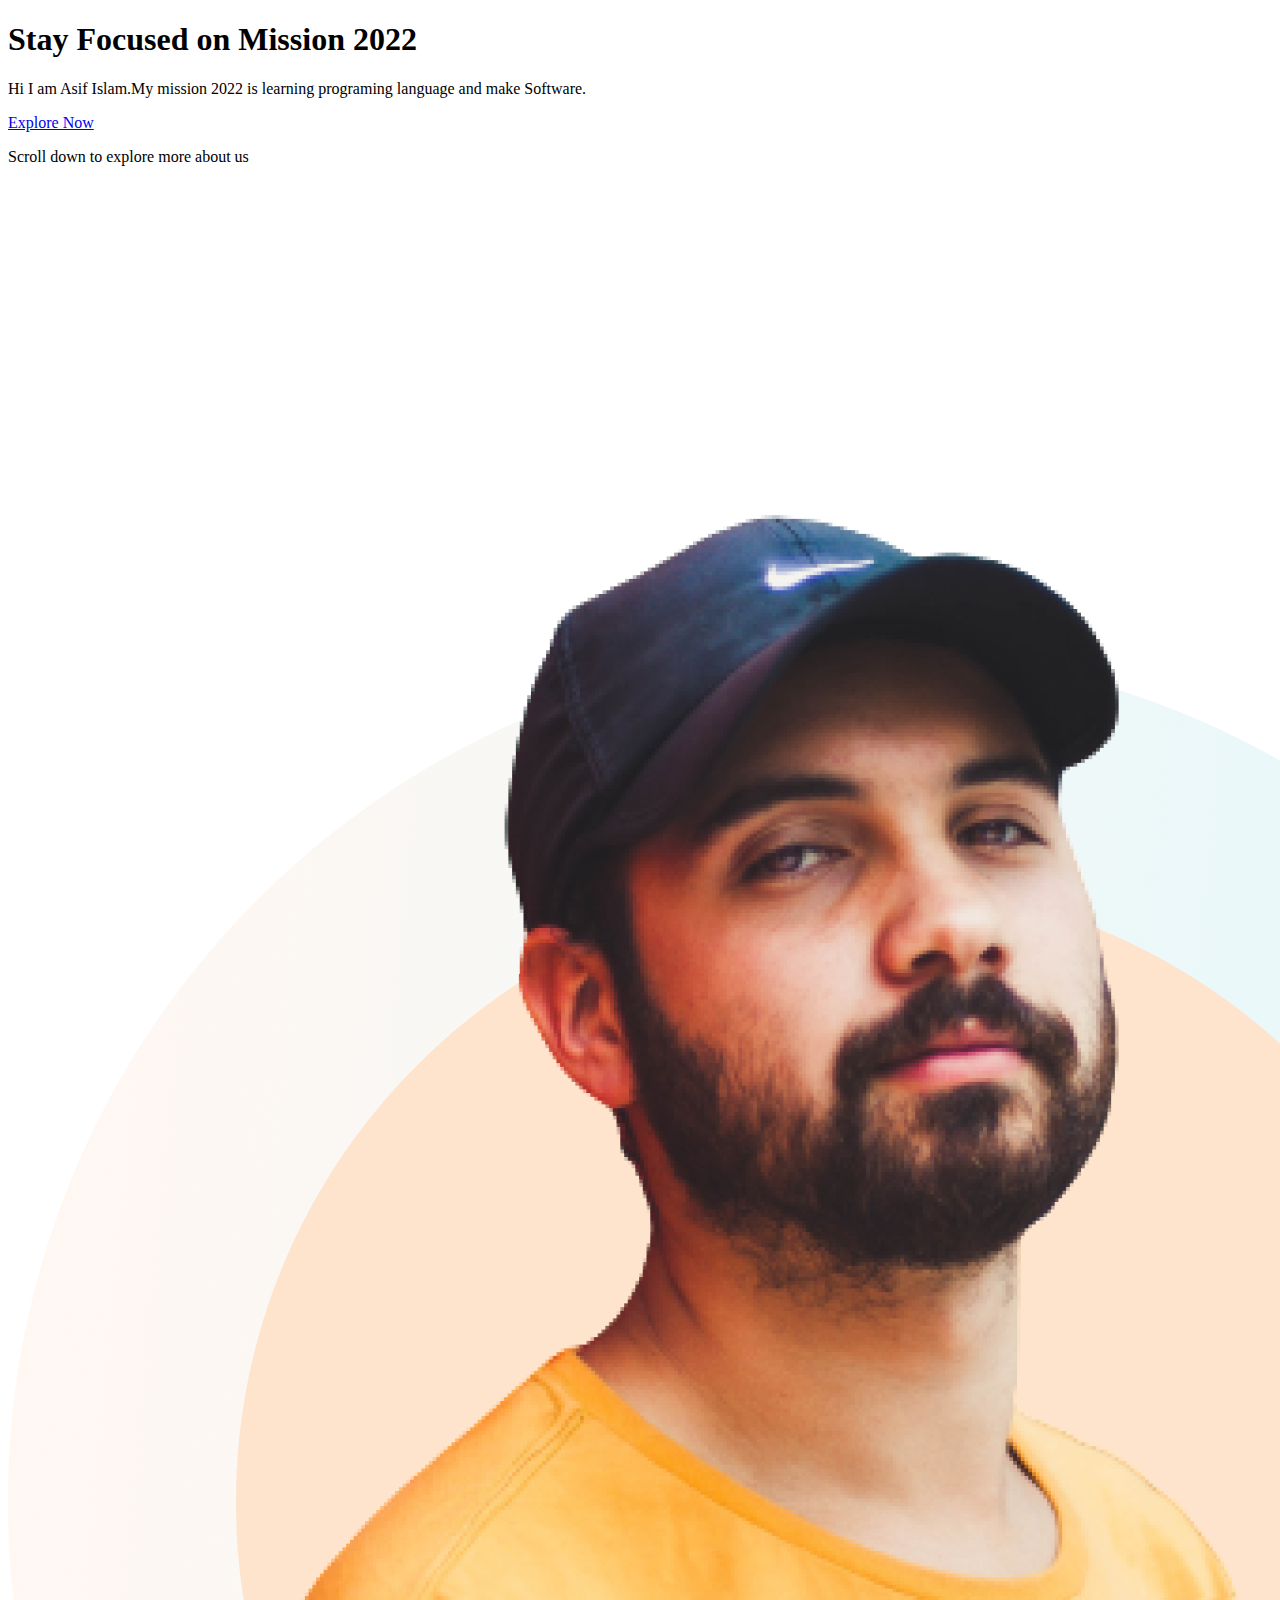
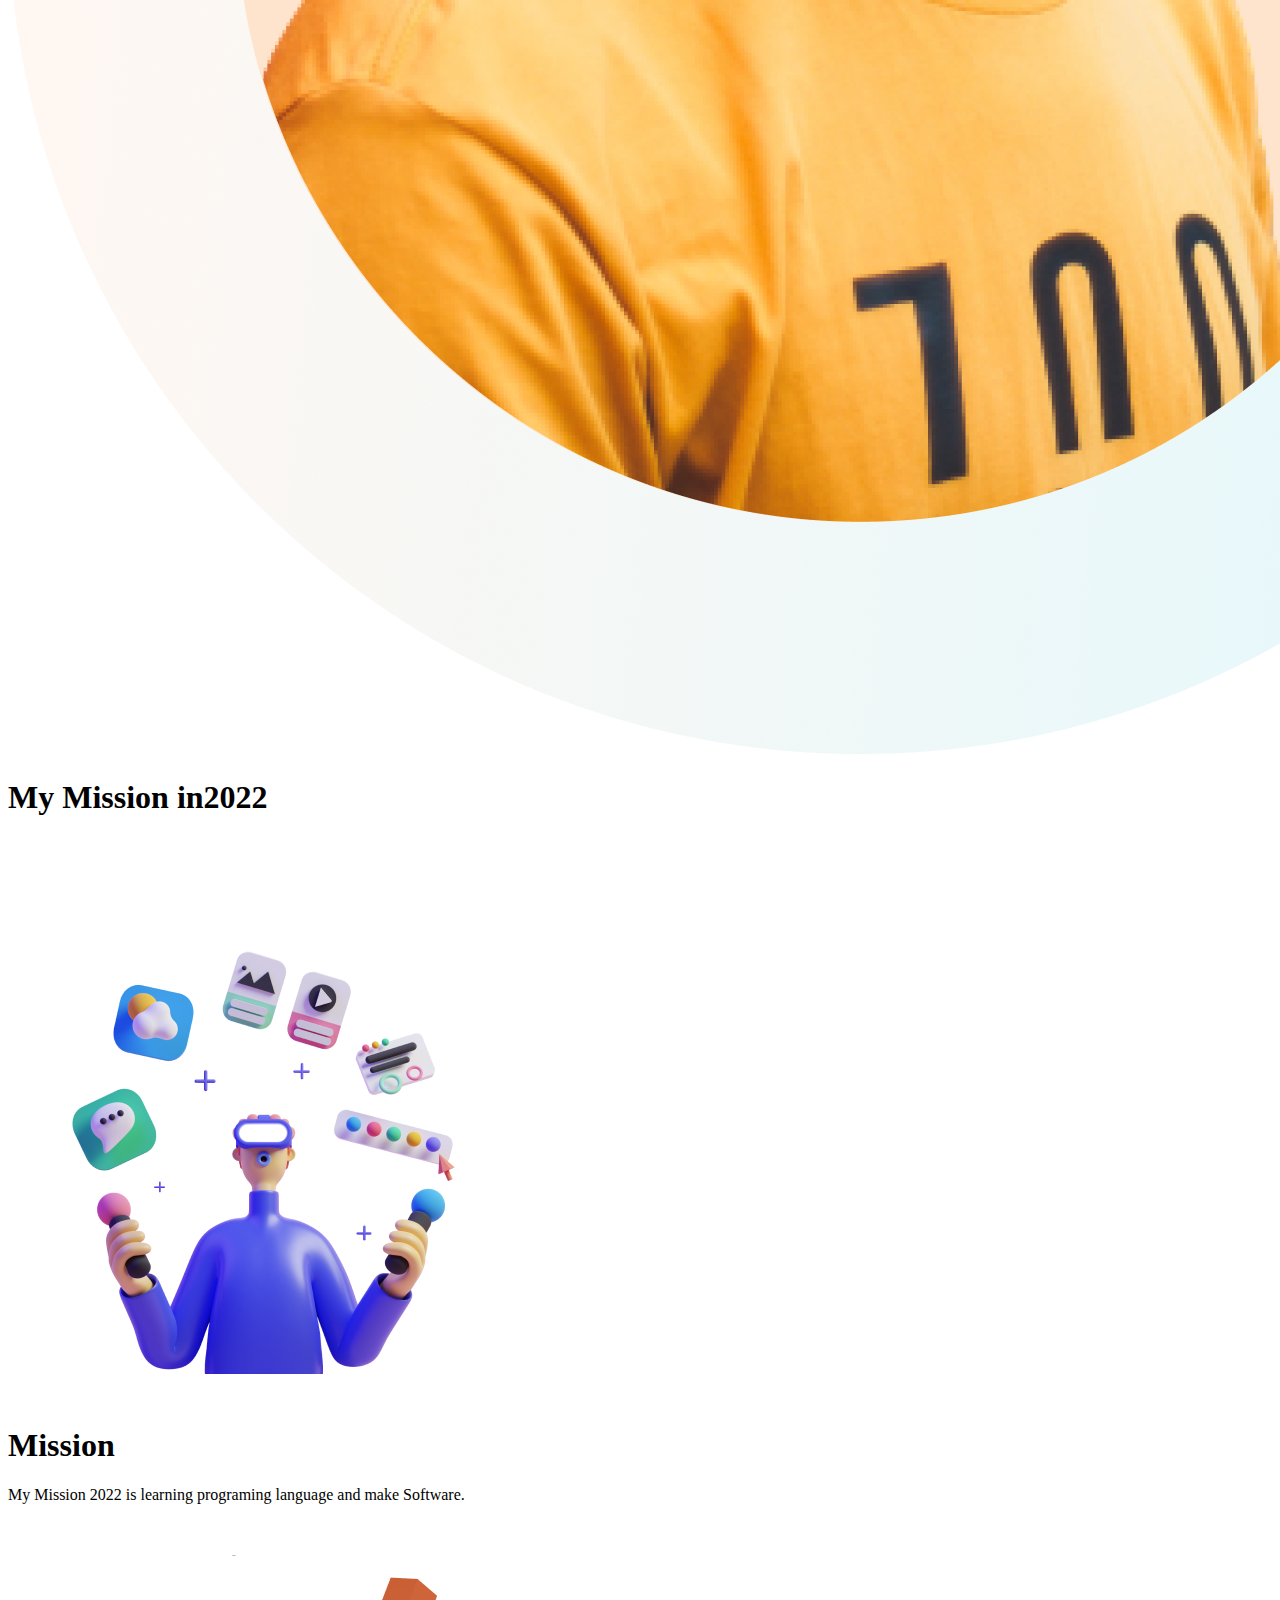
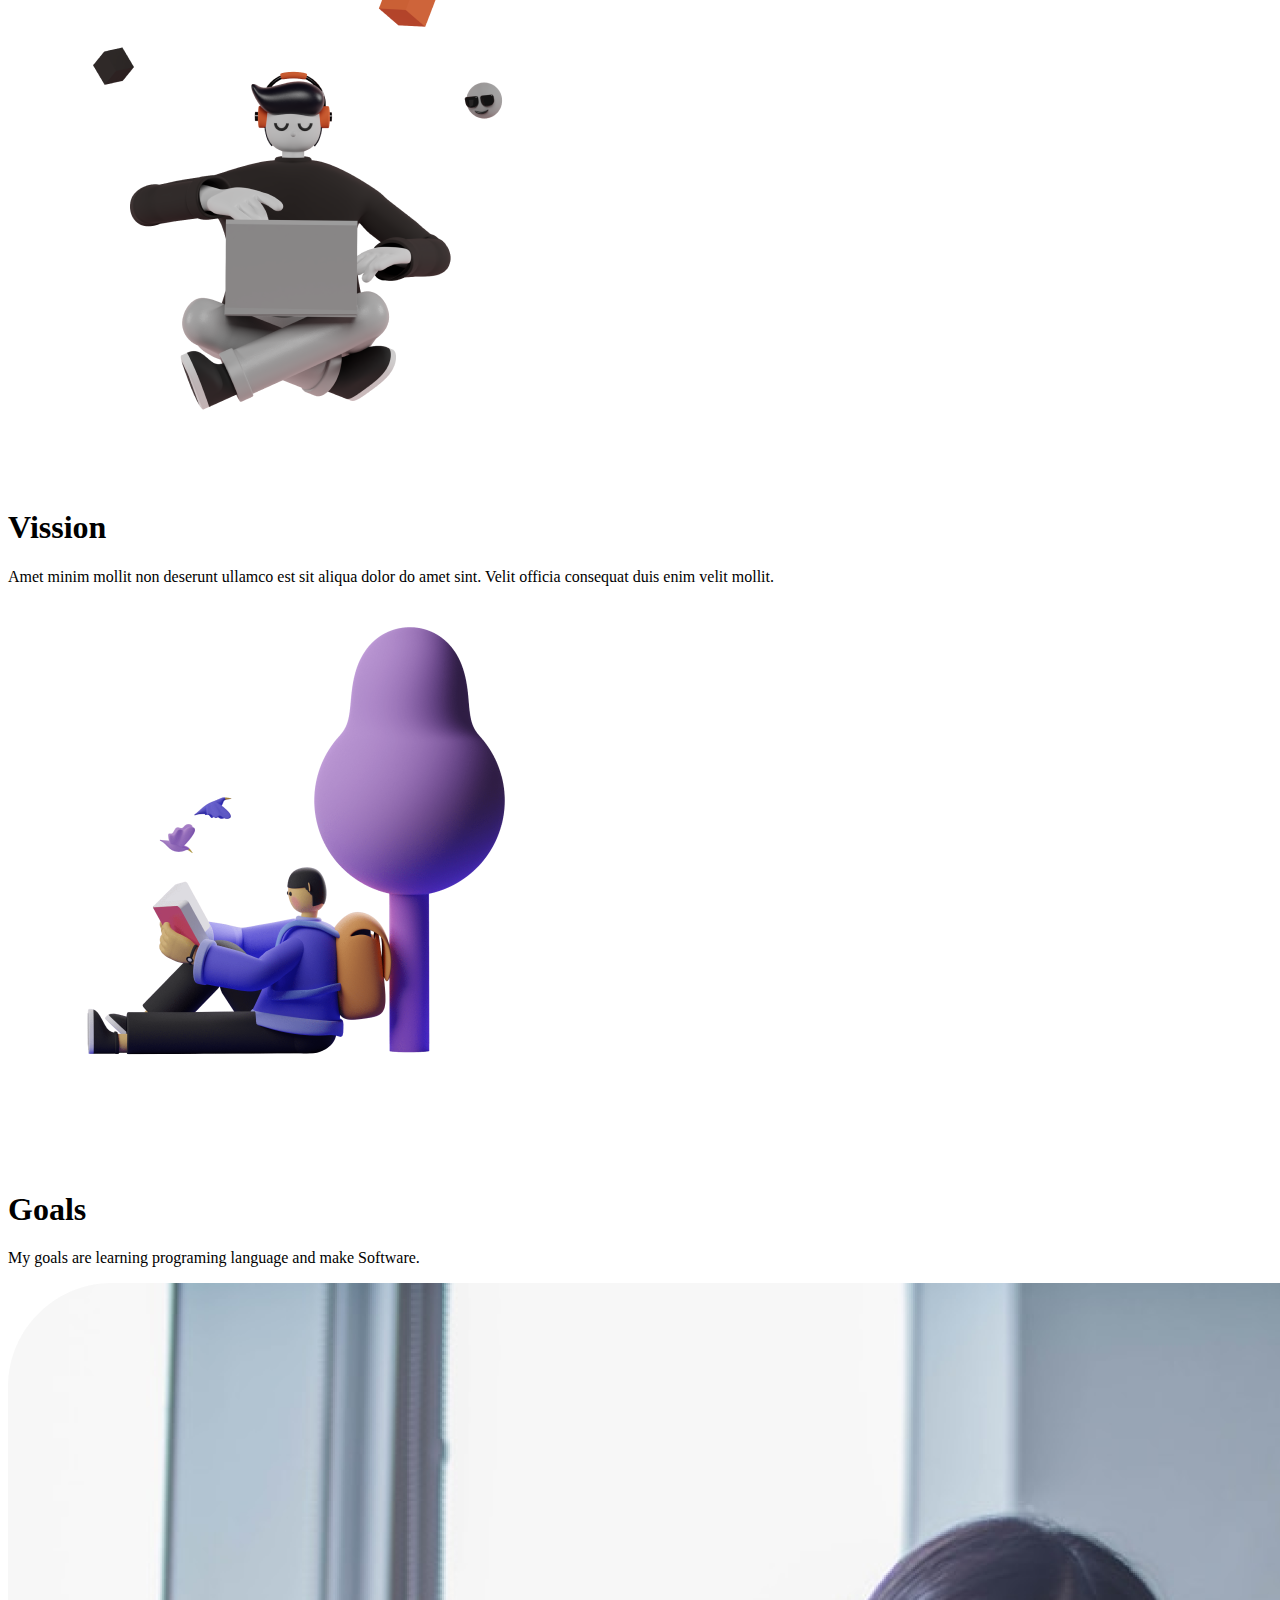
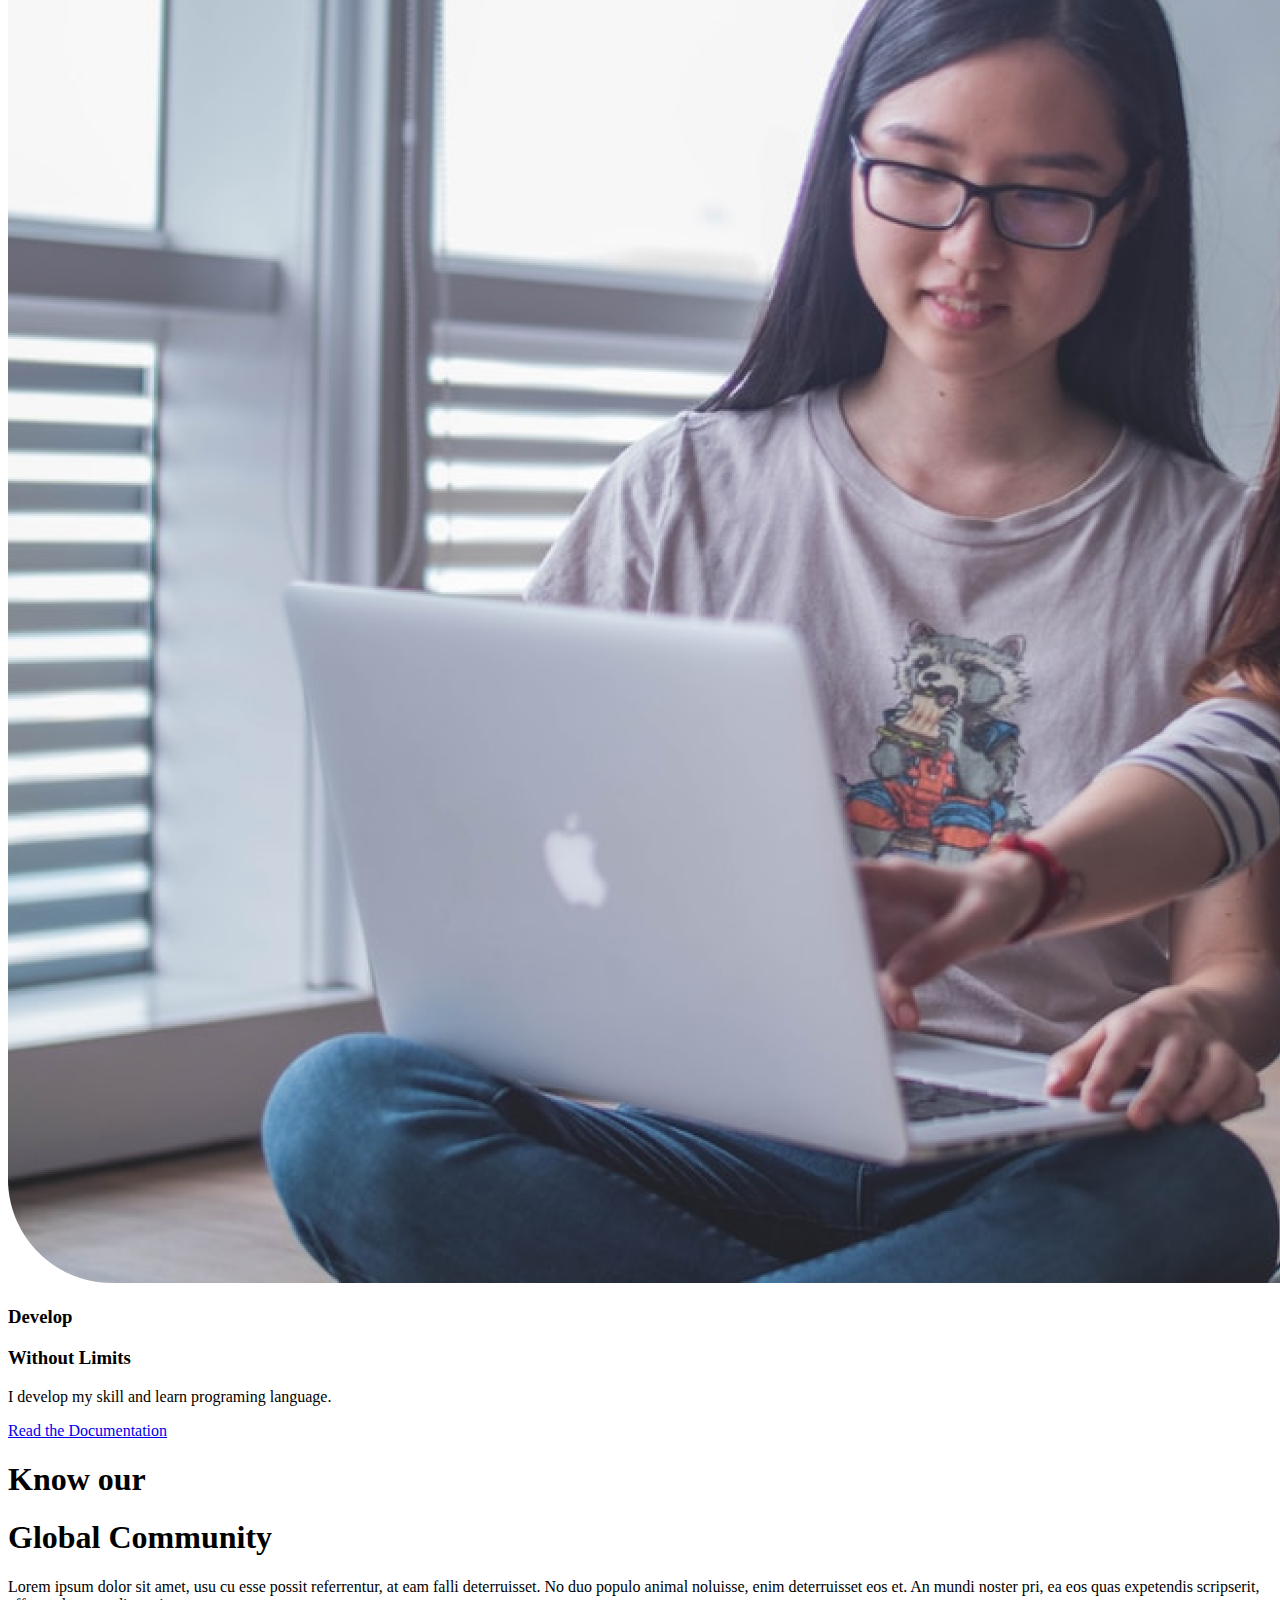
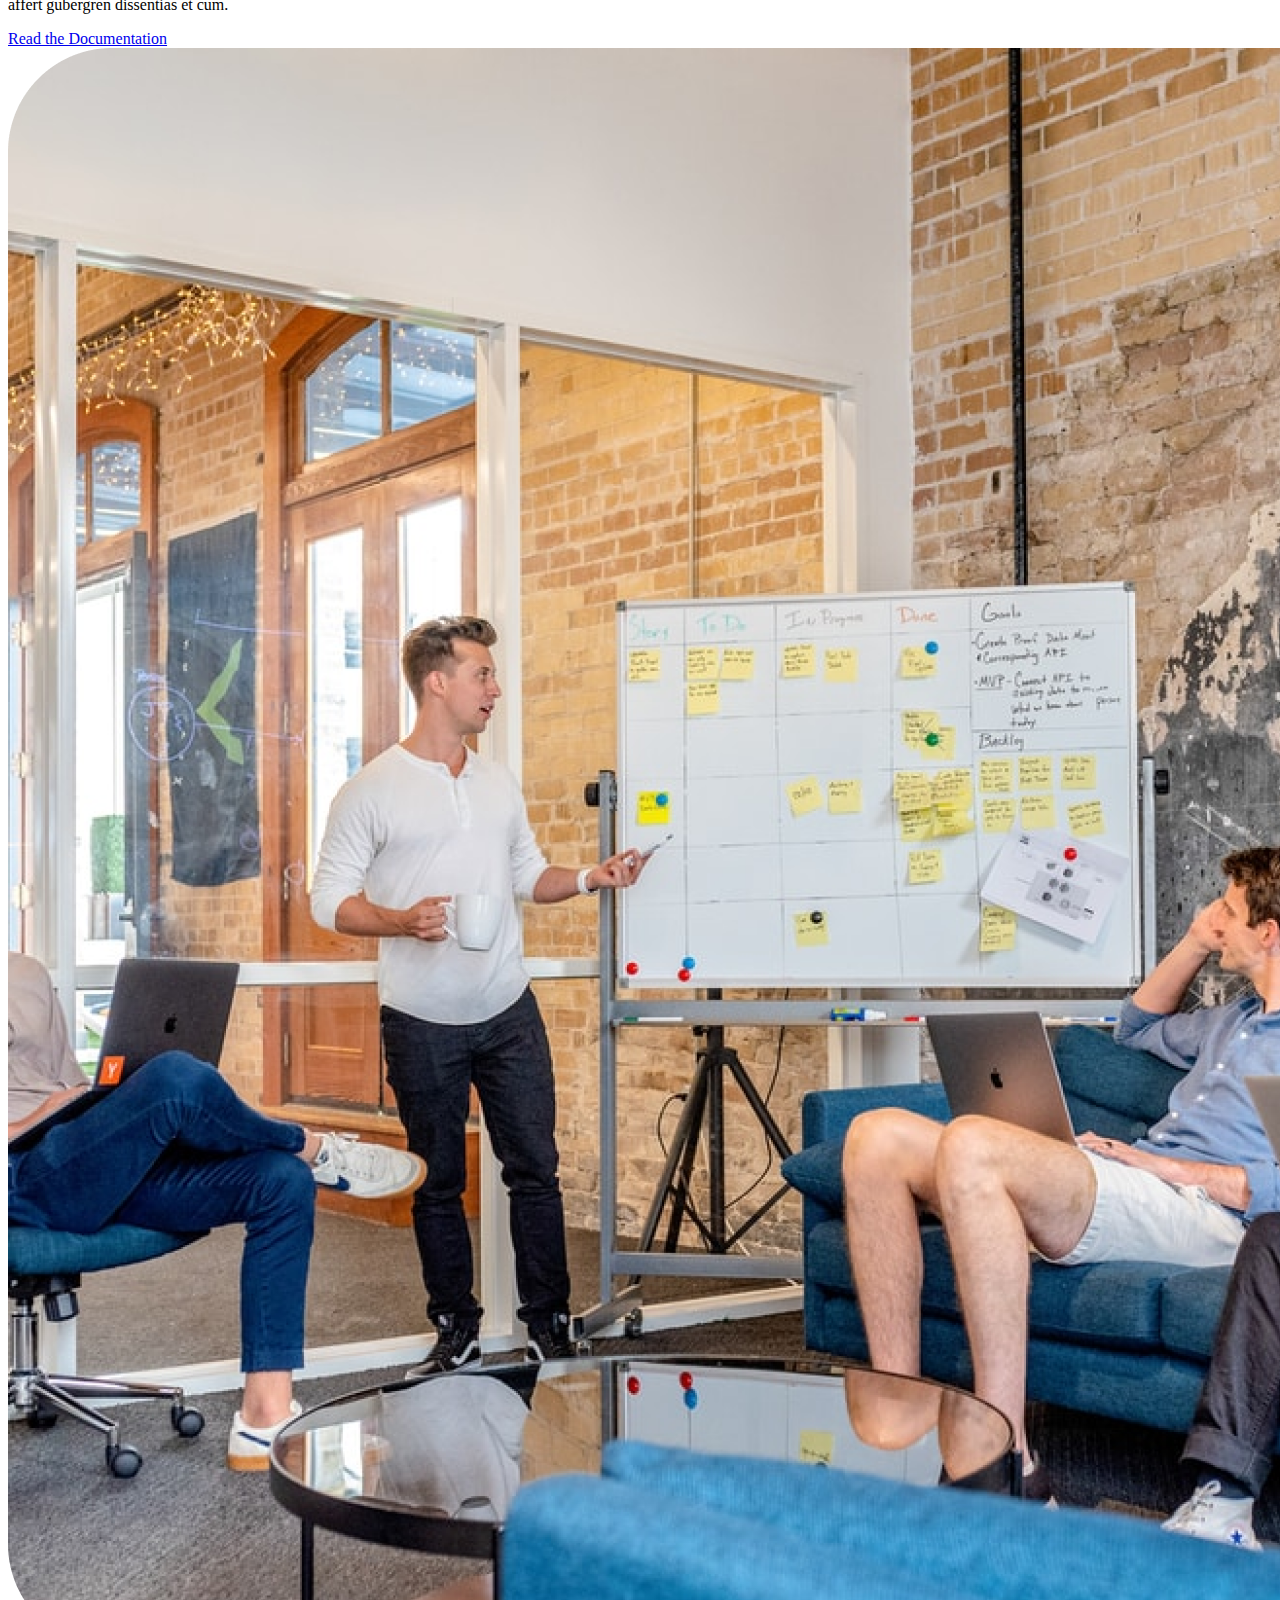
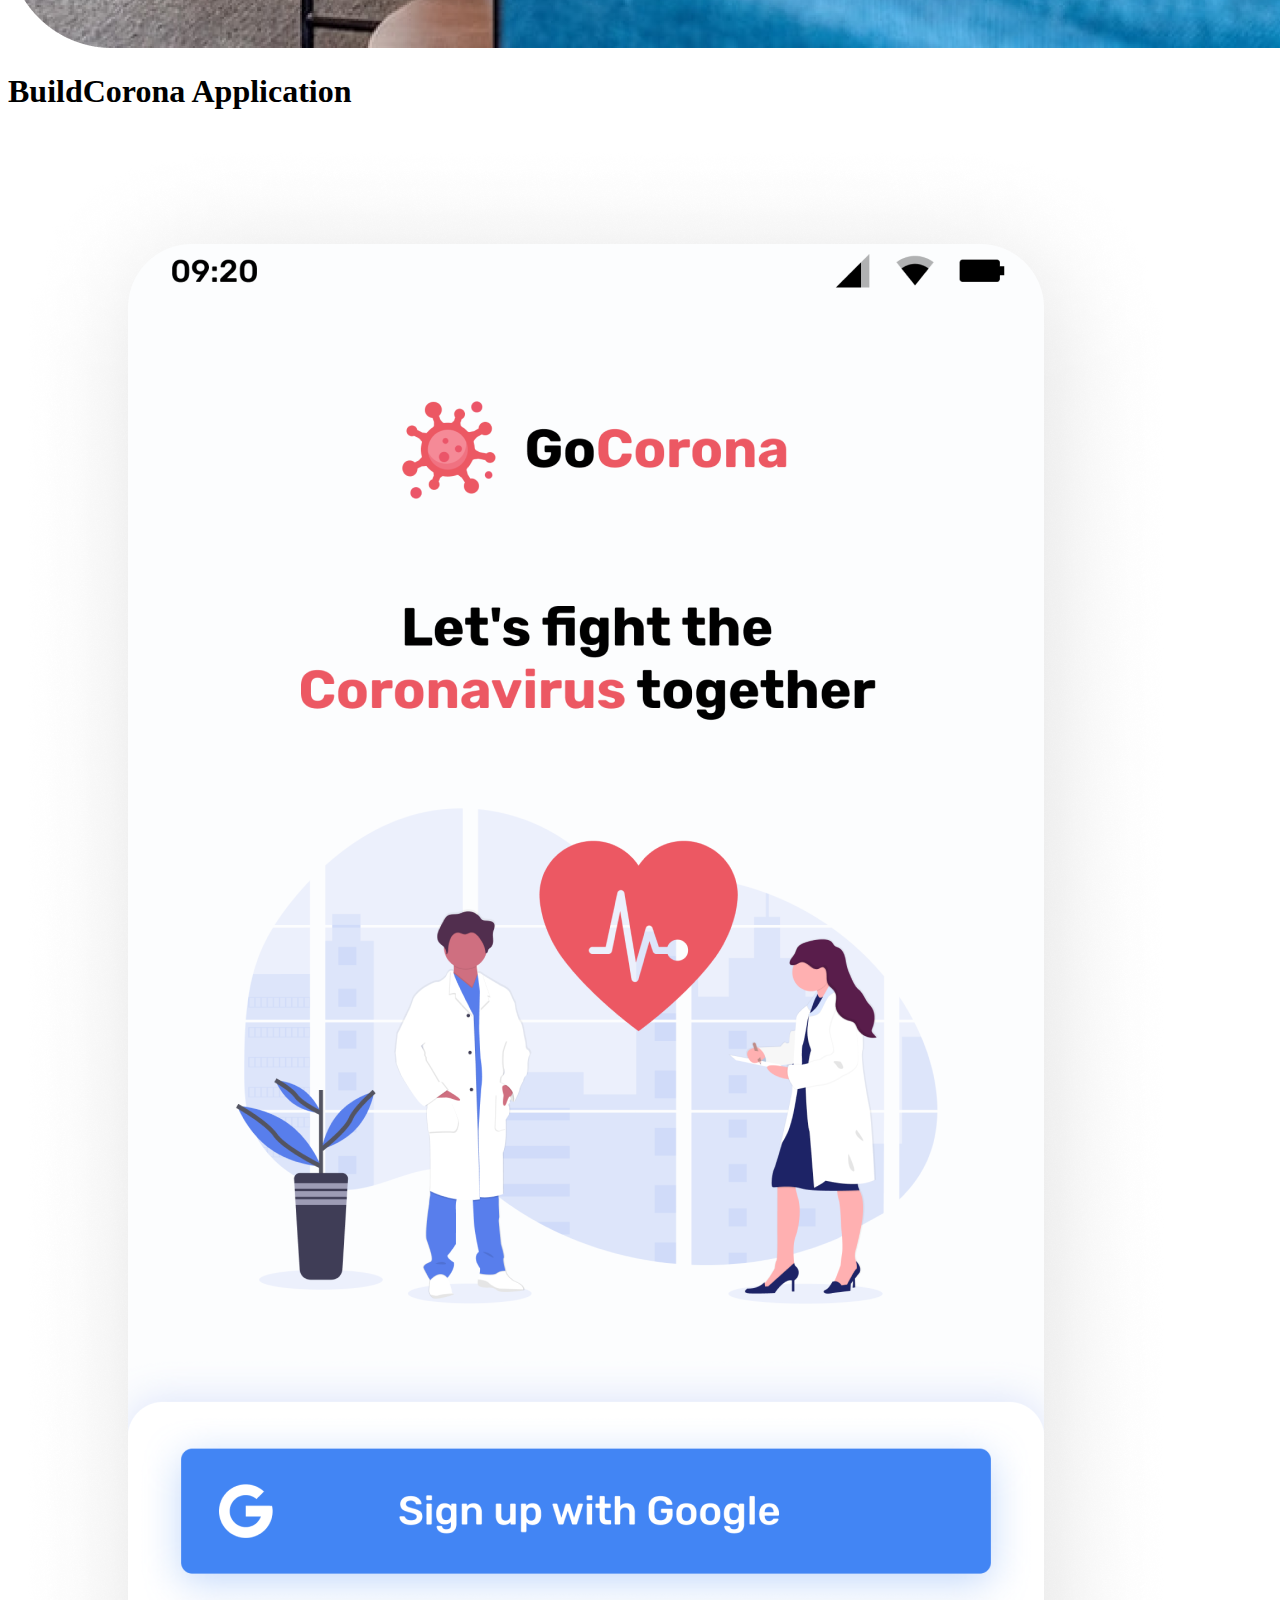
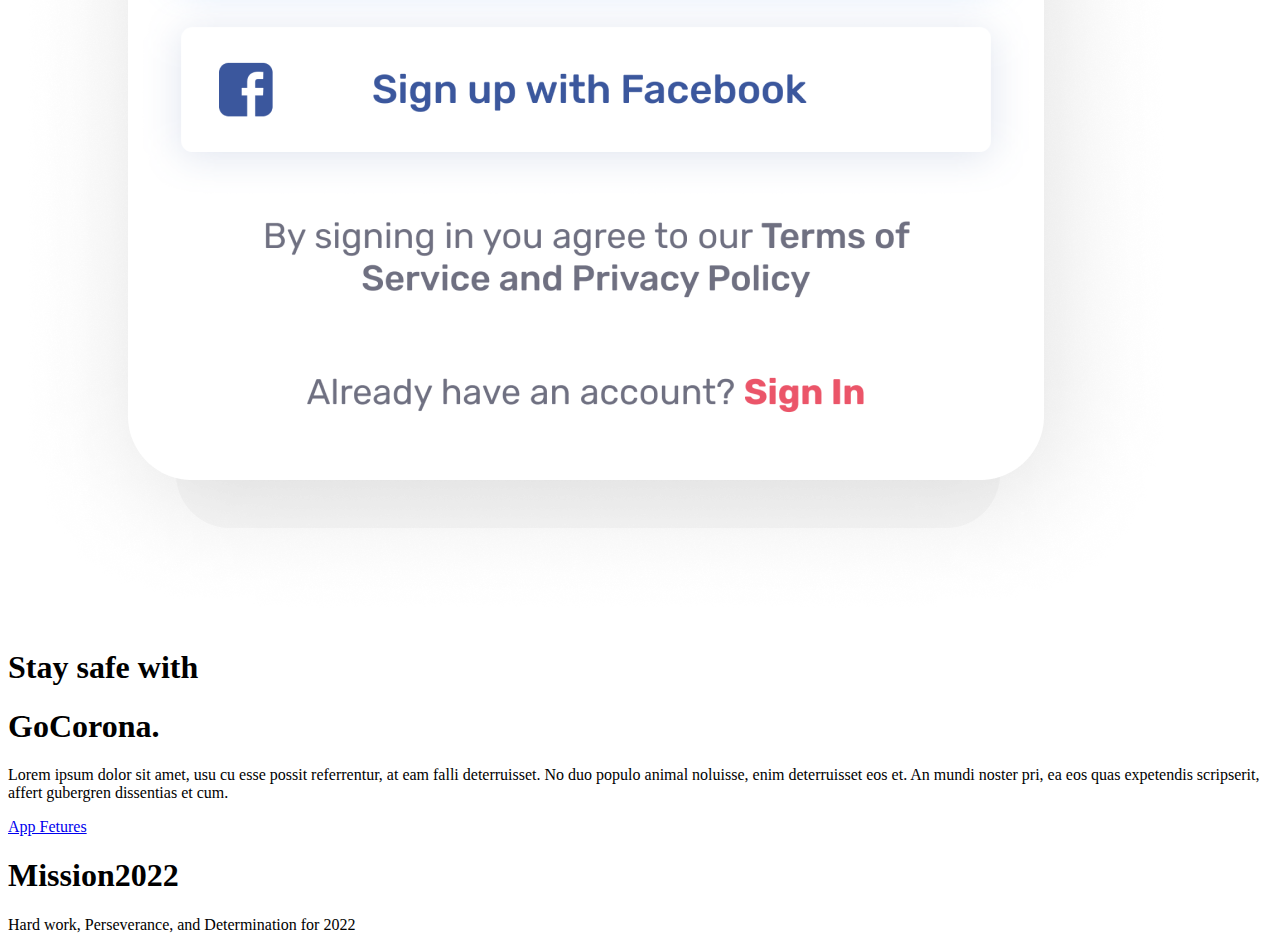
==== mission2022.html @ d5b061b8 "first commit" ====
<!DOCTYPE html>
<html lang="en">

<head>
    <meta charset="UTF-8">
    <meta http-equiv="X-UA-Compatible" content="IE=edge">
    <meta name="viewport" content="width=divice-width, initial-scale=1.0">
    <title>Mission 2022</title>

    <link rel="preconnect" href="https://fonts.googleapis.com">
    <link rel="preconnect" href="https://fonts.gstatic.com" crossorigin>
    <link href="https://fonts.googleapis.com/css2?family=Poppins:wght@400;600&display=swap" rel="stylesheet">
    <link rel="stylesheet" href="assignmrent1.css">
</head>

<body>
    <section class="section1">

        <div class="icolor-gray">


            <h1 class="shadow" id="intro"> Stay Focused on
                <span id="text-color"> Mission 2022
            </h1>

            <p>Hi I am Asif Islam.My mission 2022 is learning programing language and make Software.</p>
            <div class="button-style">
                <a target="_blank" href="https://www.google.com/">Explore Now</a>

            </div>
            <div class="scroll-down">
                <p>Scroll down to explore more about us</p>
            </div>
        </div>




        <div class="image">
            <img src="images/person/person-2.png" alt="">

        </div>
    </section>




    <div class="mission-header">
        <h1 class="font-style">My Mission in<span id="id1">2022</span></h1>

    </div>



    <section class="section1">
        <div class="border">

            <div id="borderimage1" class="illustrator">
                <img class="illustrator" src="images/illustrators/illustrator-1.png">
                <h1 class="font-style fontsize">Mission</h1>

                <p>My Mission 2022 is learning programing language and make Software.</p>
            </div>



            <div id="borderimage2" class="illustrator">
                <img class="illustrator" src="images/illustrators/illustrator-2.png">
                <h1 class="font-style fontsize">Vission</h1>

                <p>Amet minim mollit non deserunt
                    ullamco est sit aliqua dolor do amet
                    sint. Velit officia consequat duis enim
                    velit mollit.</p>

            </div>

            <div id="borderimage3" class="illustrator">
                <img class="illustrator" src="images/illustrators/illustrator-3.png ">
                <h1 class="font-style fontsize">Goals</h1>

                <p>My goals are learning programing language and make Software.</p>
            </div>
        </div>
    </section>

    <section class="section2">

   
            <div class="about-me-area background-image ">
                <div class="background-image-size ">
                    <div>
                        <img src="images/pictures/coding.png" class="background-image " alt="">
                    </div>
                </div>
                <div class="develop-without-limits-div">
                    <div class="mission-header">
                        <!-- <h3 class="develop-header">Develop <span class="space"></span> Without Limits</h3> -->
                        <h3 class="develop-header font-style">Develop </h3>
                        <h3 class="develop-header font-style">Without Limits</h3>

                    </div>
                    <p>I develop my skill and learn programing language.</p>

                    <div class="buttonColour">
                        <a target="_blank" href="https://www.google.com/">Read the Documentation</a>
                    </div>

                </div>
           

    </section>
    <div class="image3">
        <section class="section1 ">


            <div class="imageflex ">

                <div class="color-gray">

                    <h1 class="develop-header font-style">Know our </h1>
                    <h1 class="develop-header font-style">Global Community </h1>
                    <p>Lorem ipsum dolor sit amet, usu cu esse possit referrentur, at eam
                        falli deterruisset. No duo populo animal noluisse, enim deterruisset
                        eos et. An mundi noster pri, ea eos quas expetendis scripserit, affert
                        gubergren dissentias et cum.</p>
                    <a target="_blank" href="https://www.google.com/" class="buttonColour">Read the Documentation</a>
                </div>





                <div class="project-image project ">
                    <img src="images/pictures/project.png " class=" project-image" alt="">
                </div>

            </div>

    </div>


    </section>

    <div class="build-corona-application">
        <h1 class="font-style">Build<span id="information-color">Corona Application</h1>

    </div>
    <section class="section2">

        <div class="stay-safe-size">
            <div class="about-me-area ">
                <div class="stay-safe-image1  ">
                    <img src="images/pictures/app.png" class="about-me " alt="">


                </div>
                <div class="about-me-div">
                    <div class="stay-safe-with-hearder">
                        <h1 class="section-header font-style">Stay safe with </h1>
                        <h1 class="section-header font-style">Go<span id="information-color">Corona.</h1>

                    </div>
                    <p>
                        Lorem ipsum dolor sit amet, usu cu esse possit referrentur, at eam falli deterruisset. No duo
                        populo
                        animal noluisse, enim deterruisset eos et. An mundi noster pri, ea eos quas expetendis
                        scripserit,
                        affert gubergren dissentias et cum.</p>
                    <div class="button-style">
                        <a target="_blank" href="https://www.google.com/">App Fetures</a>
                    </div>

                </div>
            </div>
        </div>
    </section>



    <footer>

        <h1><span class="footer1" id="footer-colour">Mission</span><span id="mission-color">2022</span> </h1>
        <div id="fotter-hard-work">
            <p>Hard work, Perseverance, and Determination for 2022</p>
        </div>
    </footer>

</body>

</html>
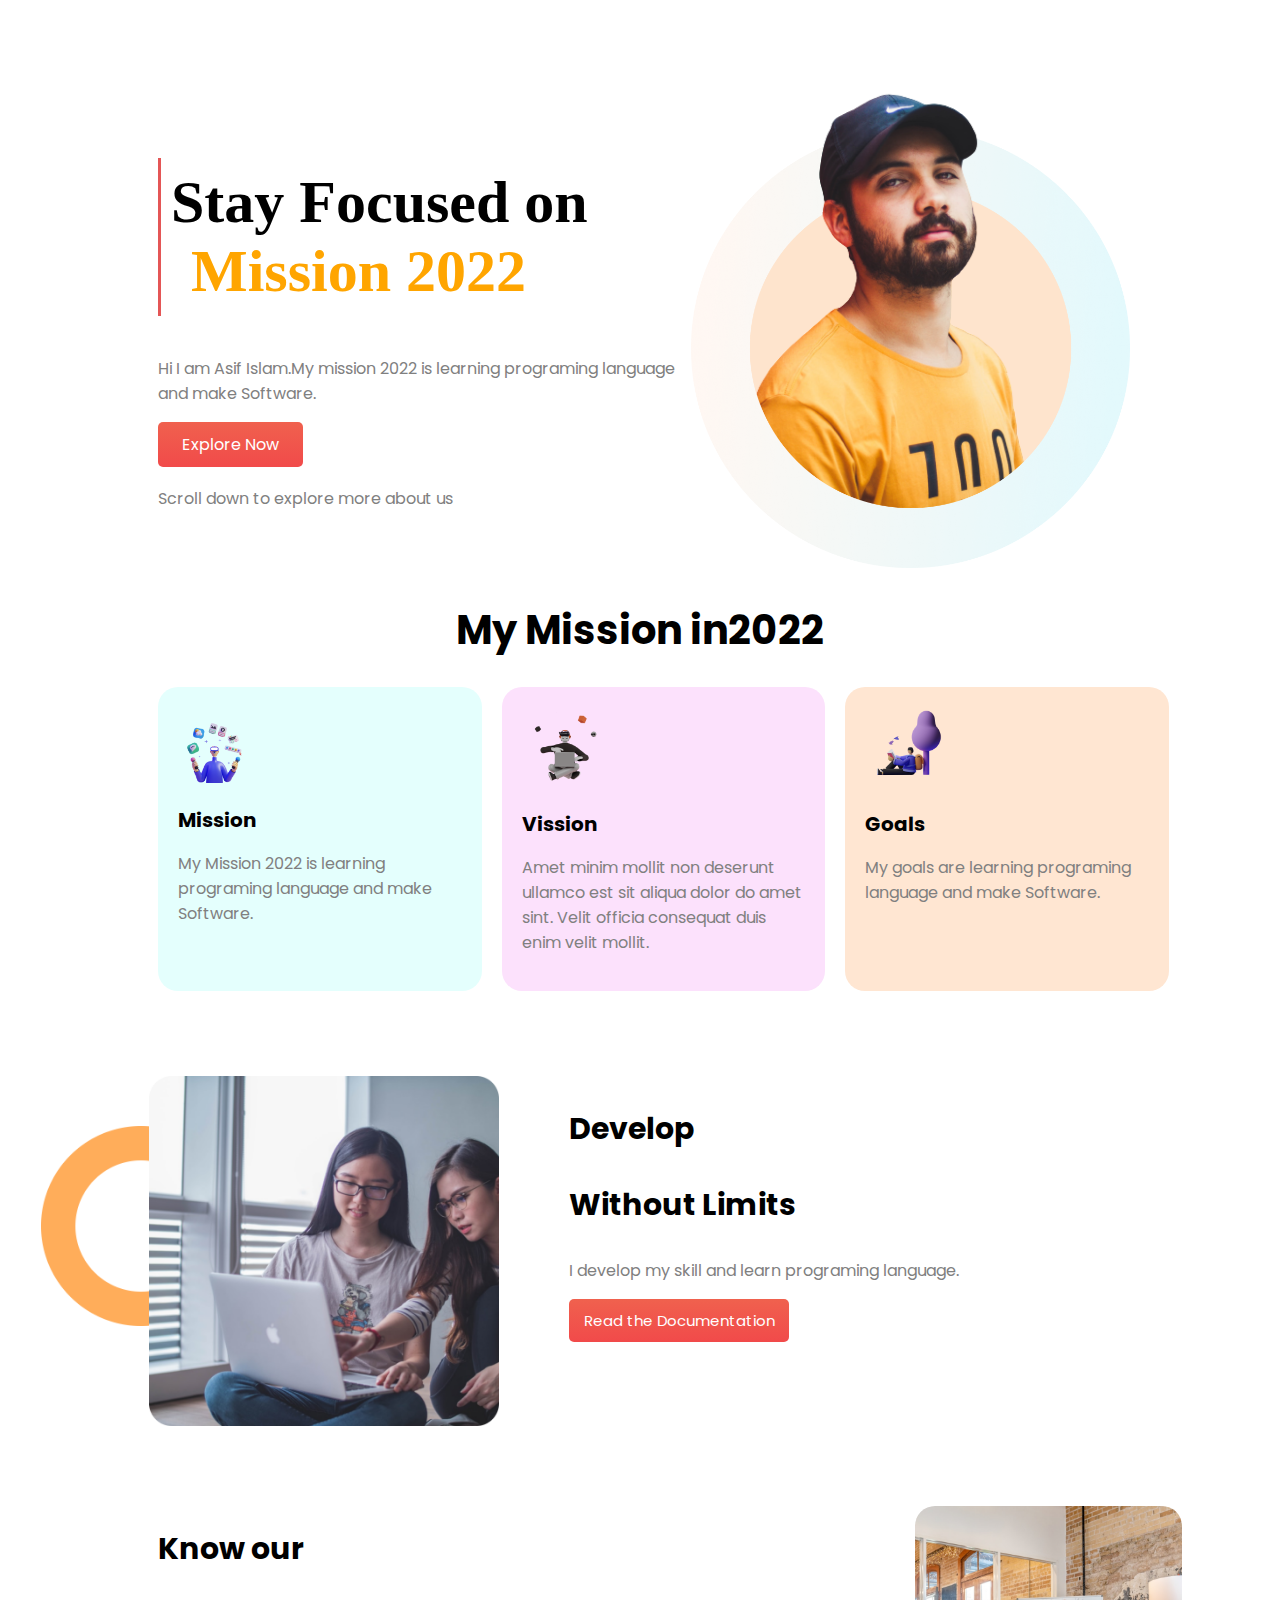
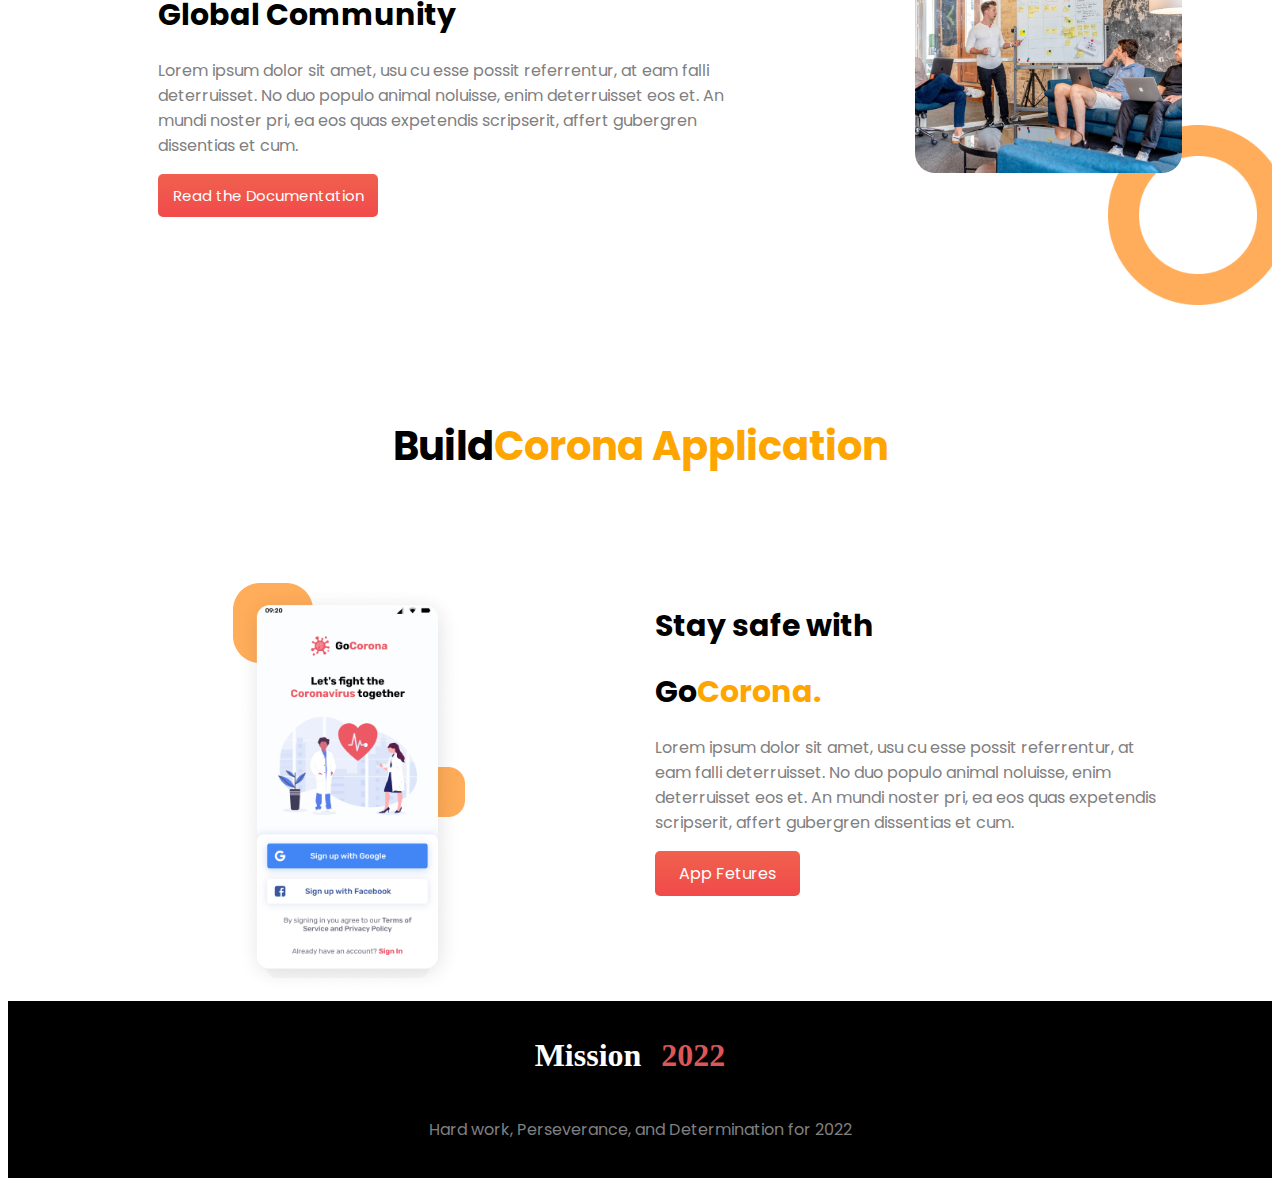
==== commit 6c301947: "mission2022" ====
--- a/mission2022.html
+++ b/mission2022.html
@@ -10,7 +10,7 @@
     <link rel="preconnect" href="https://fonts.googleapis.com">
     <link rel="preconnect" href="https://fonts.gstatic.com" crossorigin>
     <link href="https://fonts.googleapis.com/css2?family=Poppins:wght@400;600&display=swap" rel="stylesheet">
-    <link rel="stylesheet" href="assignmrent1.css">
+    <link rel="stylesheet" href="mission2022.css">
 </head>
 
 <body>
--- a/mission2022.css
+++ b/mission2022.css
@@ -0,0 +1,376 @@
+#information-color{
+color:orange;
+   
+}
+   
+#text-color
+{
+color:orange;
+padding: 20px;
+font-size: 60px; 
+}
+#intro
+{
+padding: 10px;
+width: 500px;
+margin-top: 150px;
+font-size: 60px;
+
+}
+
+
+h1
+{
+    
+font-weight: bold;
+  
+    
+}
+
+.font-style
+{
+    font-family: 'Poppins', sans-serif;
+    font-weight: bold;
+}
+.footer1{
+    color:orange;
+    font-family: 'Brush Script MT', cursive;
+    
+    
+}
+
+.shadow
+{
+   
+    border-left: 3px solid rgb(228, 86, 86); 
+    
+}
+p
+{
+color: gray;
+font-family: 'Poppins', sans-serif;
+
+}
+
+.scroll-down
+{
+    margin-top: 80px;
+}
+
+.image 
+{
+  width: 90%;
+  
+  font-size: 20px;
+  border-radius: 20px;
+
+
+}
+
+.image img
+{
+  width: 90%;
+  margin-left: 5px;
+  margin-right: 5px;
+  padding-left: 5px;
+  border-radius: 20px;
+  box-shadow: 10px,10px,50px,gray;
+  
+}
+.section1
+{
+width: 80%;
+margin-right: 90px;
+display: flex;
+margin-left: 150px;
+}
+.button-style{
+    padding: 10px;
+    text-decoration: none;
+    background-image: linear-gradient(rgb(240, 97, 78),rgb(241, 74, 74));
+    border-radius: 5px;
+    float:left;
+    color:white;
+    width: 125px;
+    text-align: center;
+    font-family: 'Poppins', sans-serif;
+}
+.buttonColour{
+    padding: 10px;
+    text-decoration: none;
+    background-image: linear-gradient(rgb(240, 97, 78),rgb(241, 74, 74));
+    border-radius: 5px;
+    float:left;
+    color:white;
+    width: 200px;
+    text-align: center;
+    font-family: 'Poppins', sans-serif;
+    font-size: 15px;
+
+}
+
+.section2{
+
+
+    display: flex;
+
+    width: 90%;
+    margin-right: 10px;
+    margin-right: 10px;
+    margin-top: 5px;
+    padding-left: 2%;
+    /* background-image: url(images/shapes/shape-7.png); */
+}
+.mission-header{
+
+  
+    
+    color: black;
+    font-size: 20px;
+    text-align: center;
+
+}
+.stay-safe-with-hearder{
+
+  
+    
+    color: black;
+    font-size: 20px;
+    
+
+}
+.build-corona-application
+{
+    color: black;
+    font-size: 20px;
+    text-align: center;
+    margin-top: 80px;
+}
+.develop-header
+{
+text-align: left;
+color: black;
+font-size: 30px;
+
+}
+.space
+{
+text-align: end;
+}
+
+a {
+    color: white;
+    text-decoration: none;
+}
+
+#id5{
+
+  
+text-align:center;
+
+
+}
+.color-gray{
+
+  
+color: grey;
+
+
+}
+
+
+
+#mission-color{
+
+  
+text-align:center;
+color: rgb(219, 86, 86);
+padding: 20px;
+padding-bottom: 10px;
+font-family: 'Brush Script MT', cursive;
+
+}
+
+#fotter-hard-work{
+
+padding: 5px;
+text-align:center;
+color:white;
+
+}
+
+.about-me {
+    height: 414px;
+    margin-left: 60px;
+    background-image: url(images/shapes/shape-3.png);
+    background-repeat: no-repeat;
+    background-size: 80px;
+    margin-left: 100px;
+   
+   
+   
+}
+
+
+.develop-without-limits-div {
+    float: right;
+    padding-left: 70px;
+}
+
+.about-me-area {
+    width: 100%;
+    padding-left: 100px;
+    
+    display: flex;
+    padding-top: 80px;
+}
+
+.section-header {
+    font-size: 30px;
+    color: black;
+}
+
+.imageflex
+{
+    display: flex;
+    height: 400px;
+    padding-top: 80px;
+    padding-bottom: 30px;
+    
+}
+
+
+#borderimage1
+{
+   
+   
+    padding: 20px;
+    border-radius: 20px;
+    background-color:rgb(228, 255, 253);
+  
+}
+
+#borderimage2
+{
+    padding: 20px;
+    margin-left: 20px;
+    border-radius: 20px;
+    background-color:rgb(252, 225, 252);
+}
+
+#borderimage3
+{ 
+    padding: 20px;
+    border-radius: 20px;
+    margin-left: 20px;
+    background-color:rgb(255, 230, 210);
+    
+}
+
+
+.border
+{
+width: 100%;
+    display: flex;
+   
+  
+
+}
+
+.stay-safe-size
+{
+display: flex;
+    width: 100%;
+}
+.about-me-div
+{
+    width: 50%;
+    
+    margin-left: 190px;
+}
+#footer-colour
+{
+    color: white;
+}
+.illustrator
+{
+    padding-right: 30px;
+    width: 30%;
+}
+
+.stay-safe-image1
+{
+    background-image: url(images/shapes/shape-3.png);
+    background-size: 50px;
+    background-repeat: no-repeat;
+    background-position: 100px;
+    
+    background-position-x: right;
+
+}
+.stay-safe-image2
+{
+    background-image: url(images/shapes/shape-3.png);
+    background-size: 50px;
+    background-repeat: no-repeat;
+    background-position: 100px;
+    
+   
+
+}
+
+.image3
+{
+    background-image: url(images/shapes/shape-1.png);
+
+background-repeat: no-repeat;
+background-size: 180px;
+background-position: right 299px;
+ 
+margin-right: 80px;
+width: 100%;
+margin-right: 40px;
+background-position-x: 1100px;
+}
+.background-image
+{
+    height: 350px;
+  
+    background-image: url(images/shapes/shape-1.png);
+    background-repeat: no-repeat;
+    background-size: 200px;
+    background-position: left 130px;
+    margin-left: 8px;
+   
+}
+.project-image
+{
+    width: 80%;
+  
+    font-size: 20px;
+    border-radius: 20px;
+    margin-left: 80px;
+ 
+}
+.project
+{
+    width: 100%;
+}
+
+
+.fontsize
+{
+    font-size: 20px;
+}
+.imageflex2
+{
+    margin-top: 100px;
+}
+
+footer
+{
+    padding: 15px;
+    background-color: black;
+    text-align: center;
+}
+   